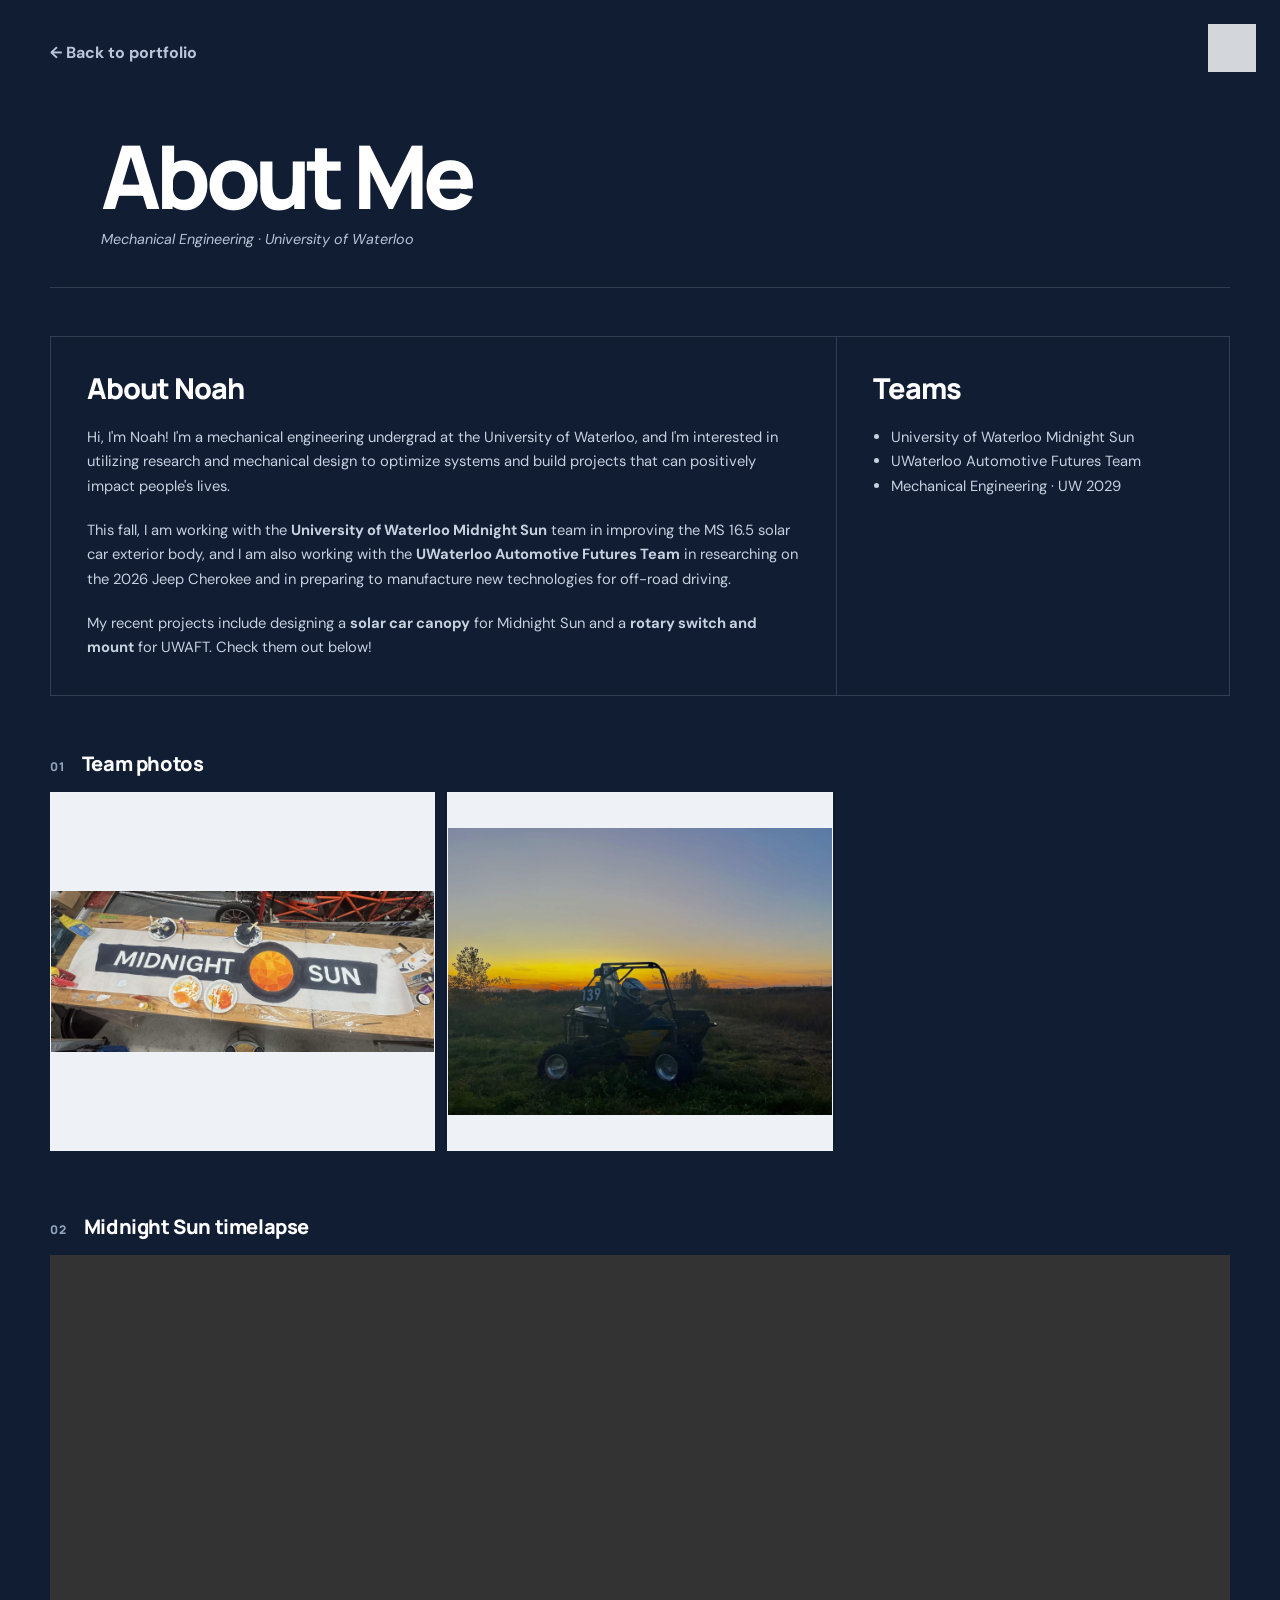
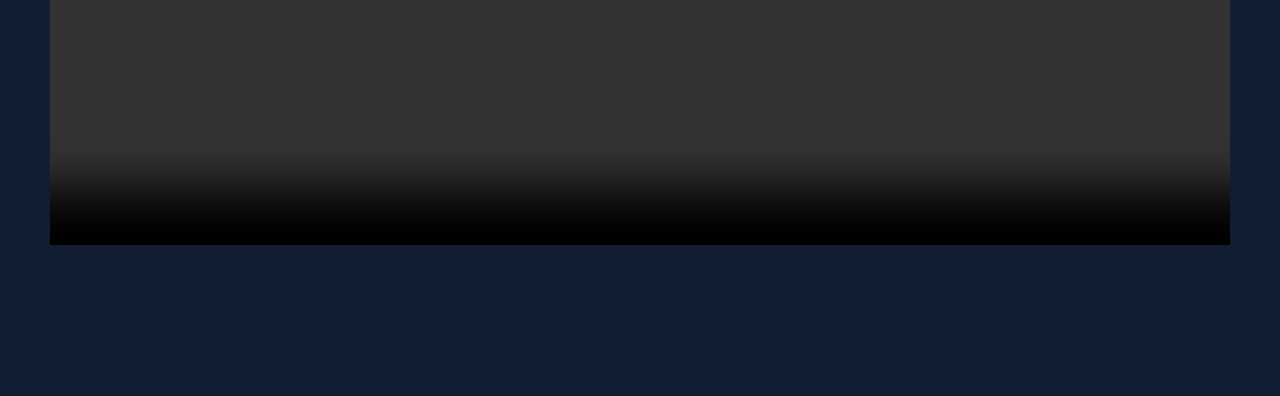
==== about.html @ 979a5e4d "Add project previews and About Me page Co-authored-by: Copilot <223556219+Copilot@users.noreply.gith" ====
<!doctype html>
<html lang="en">
<head>
  <meta charset="utf-8">
  <meta name="viewport" content="width=device-width, initial-scale=1">
  <title>About Me | Noah Mok</title>
  <link rel="preconnect" href="https://fonts.googleapis.com">
  <link rel="preconnect" href="https://fonts.gstatic.com" crossorigin>
  <link href="https://fonts.googleapis.com/css2?family=DM+Sans:wght@400;500;600;700&family=Manrope:wght@600;700;800&display=swap" rel="stylesheet">
  <script>(function(){var t=null;try{t=localStorage.getItem("theme")}catch(e){}document.documentElement.setAttribute("data-theme",t||"light")})();</script>
  <link rel="stylesheet" href="style.css">
  <script src="script.js" defer></script>
</head>
<body>
  <button type="button" id="theme-toggle" class="theme-toggle" aria-label="Switch to dark mode" aria-pressed="false"><span aria-hidden="true">◐</span></button>
  <main class="project-page">
    <a class="back-link" href="index.html">← Back to portfolio</a>
    <article class="project-article">
      <header class="project-header">
        <h1>About Me</h1>
        <p class="institution">Mechanical Engineering · University of Waterloo</p>
      </header>

      <section class="project-details" style="margin-top: 3rem;">
        <div class="detail-block" style="grid-column: span 2;">
          <h2>About Noah</h2>
          <p>Hi, I'm Noah! I'm a mechanical engineering undergrad at the University of Waterloo, and I'm interested in utilizing research and mechanical design to optimize systems and build projects that can positively impact people's lives.</p>
          <p>This fall, I am working with the <strong>University of Waterloo Midnight Sun</strong> team in improving the MS 16.5 solar car exterior body, and I am also working with the <strong>UWaterloo Automotive Futures Team</strong> in researching on the 2026 Jeep Cherokee and in preparing to manufacture new technologies for off-road driving.</p>
          <p>My recent projects include designing a <strong>solar car canopy</strong> for Midnight Sun and a <strong>rotary switch and mount</strong> for UWAFT. Check them out below!</p>
        </div>
        <div class="detail-block">
          <h2>Teams</h2>
          <ul>
            <li>University of Waterloo Midnight Sun</li>
            <li>UWaterloo Automotive Futures Team</li>
            <li>Mechanical Engineering · UW 2029</li>
          </ul>
        </div>
      </section>

      <section class="prototype-section" style="margin-top: 3.5rem;">
        <h2 class="project-section-heading"><span>01</span>Team photos</h2>
        <div class="prototype-grid">
          <img src="assets/midnight-sun.png" alt="Midnight Sun team banner project">
          <img src="assets/baja.png" alt="Baja vehicle at sunset">
        </div>
      </section>

      <section class="prototype-section">
        <h2 class="project-section-heading"><span>02</span>Midnight Sun timelapse</h2>
        <video controls playsinline preload="metadata" style="width:100%; max-height:720px; object-fit:contain; background:#edf1f5;">
          <source src="assets/midnight-sun-timelapse.mp4" type="video/mp4">
          <source src="assets/midnight-sun-timelapse.mov" type="video/quicktime">
        </video>
      </section>
    </article>
  </main>
</body>
</html>
---- style.css ----
:root {
  --bg: #f2f4f7;
  --surface: rgba(255, 255, 255, 0.82);
  --surface-strong: #fff;
  --ink: #15171b;
  --muted: #697080;
  --line: rgba(21, 23, 27, 0.16);
  --purple: #7557b8;
  --purple-soft: #ede8f7;
  --font-body: "DM Sans", system-ui, sans-serif;
  --font-heading: "Manrope", "DM Sans", system-ui, sans-serif;
}

:root[data-theme="dark"] {
  --bg: #111218;
  --surface: rgba(27, 29, 38, 0.88);
  --surface-strong: #1b1d26;
  --ink: #f1f2f5;
  --muted: #afb4c2;
  --line: rgba(241, 242, 245, 0.18);
  --purple: #a58bd9;
  --purple-soft: #302941;
}

* { box-sizing: border-box; }

html { scroll-behavior: smooth; }

body {
  margin: 0;
  min-height: 100vh;
  color: var(--ink);
  font: 400 1rem/1.6 var(--font-body);
  background:
    linear-gradient(rgba(242, 244, 247, 0.82), rgba(242, 244, 247, 0.82)),
    url("assets/sticky_tab_banner.jpg") center top / cover fixed no-repeat;
  transition: color 220ms ease, background 220ms ease;
}

:root[data-theme="dark"] body {
  background:
    linear-gradient(rgba(17, 18, 24, 0.88), rgba(17, 18, 24, 0.88)),
    url("assets/sticky_tab_banner.jpg") center top / cover fixed no-repeat;
}

body:has(.project-page) {
  background: #101d33;
  color: #edf2fa;
}

a { color: inherit; }

:focus-visible {
  outline: 3px solid var(--purple);
  outline-offset: 4px;
}

.theme-toggle {
  position: absolute;
  top: 1.5rem;
  right: 1.5rem;
  z-index: 10;
  display: grid;
  width: 3rem;
  height: 3rem;
  padding: 0;
  place-items: center;
  border: 1px solid var(--line);
  border-radius: 50%;
  background: var(--surface);
  color: var(--ink);
  font-size: 1.35rem;
  cursor: pointer;
  backdrop-filter: blur(10px);
  transition: transform 180ms ease, background 180ms ease;
}

.theme-toggle:hover { transform: rotate(-18deg) scale(1.05); }

main {
  width: min(1120px, calc(100% - 3rem));
  margin: 0 auto;
  padding: 5.5rem 0 6rem;
}

.hero {
  min-height: 43vh;
  display: flex;
  flex-direction: column;
  align-items: center;
  justify-content: center;
  text-align: center;
}

.profile-photo {
  width: clamp(150px, 18vw, 220px);
  height: clamp(150px, 18vw, 220px);
  border: 5px solid var(--surface-strong);
  border-radius: 50%;
  object-fit: cover;
  box-shadow: 0 18px 45px rgba(20, 22, 30, 0.18);
}

.hero h1 {
  margin: 1.5rem 0 1.25rem;
  font: 800 clamp(2rem, 5vw, 4.2rem)/1.12 var(--font-heading);
  letter-spacing: -0.045em;
}

.hero h1 span {
  display: block;
  margin-top: 0.25rem;
  color: var(--muted);
  font-size: 0.46em;
  line-height: 1.35;
  letter-spacing: -0.02em;
}

.social-links {
  display: flex;
  align-items: center;
  justify-content: center;
  gap: 0.75rem;
}

.social-links a {
  display: grid;
  width: 3rem;
  height: 3rem;
  place-items: center;
  border: 1px solid var(--line);
  border-radius: 50%;
  background: var(--surface);
  text-decoration: none;
  transition: transform 180ms ease, background 180ms ease, color 180ms ease;
}

.social-links a:hover {
  transform: translateY(-3px);
  background: var(--purple);
  color: #fff;
}

.social-links svg {
  width: 1.35rem;
  height: 1.35rem;
  fill: currentColor;
}

.social-links .resume-link {
  width: auto;
  grid-auto-flow: column;
  gap: 0.45rem;
  padding: 0 1rem;
  border-radius: 999px;
  font-weight: 700;
}

.projects { padding-top: 4rem; }

.about-card {
  position: relative;
  min-height: 112px;
  display: flex;
  align-items: end;
  justify-content: space-between;
  margin: 4rem 0 0;
  padding: 1.5rem;
  border: 1px solid var(--line);
  background: var(--surface);
  text-decoration: none;
  backdrop-filter: blur(8px);
  transition: background 300ms ease, color 300ms ease, transform 300ms ease;
}

.about-card h2 {
  margin: 0;
  font: 800 clamp(1.6rem, 3vw, 2.5rem)/1 var(--font-heading);
  letter-spacing: -0.04em;
}

.about-card em {
  color: var(--muted);
  font-size: 0.82rem;
  transition: color 300ms ease;
}

.about-arrow { font-size: 1.8rem; }

.about-card:hover {
  background: var(--purple);
  color: #fff;
  transform: translateY(-4px);
  box-shadow: 0 18px 36px rgba(117, 87, 184, 0.22);
}

.about-card:hover em { color: rgba(255, 255, 255, 0.82); }

.section-heading {
  display: flex;
  align-items: end;
  justify-content: space-between;
  margin-bottom: 1.25rem;
  border-bottom: 1px solid var(--line);
}

.section-heading p {
  margin: 0 0 0.55rem;
  color: var(--muted);
  font-size: 0.78rem;
  letter-spacing: 0.16em;
  text-transform: uppercase;
}

.section-heading h2 {
  margin: 0;
  font: italic 400 clamp(2rem, 4vw, 3.3rem)/1 var(--font-heading);
  letter-spacing: -0.04em;
}

.project-grid {
  display: grid;
  grid-template-columns: repeat(3, minmax(0, 1fr));
  border-top: 1px solid var(--line);
  border-left: 1px solid var(--line);
}

.project-card {
  position: relative;
  min-height: 250px;
  display: flex;
  flex-direction: column;
  justify-content: flex-end;
  padding: 1.6rem;
  border-right: 1px solid var(--line);
  border-bottom: 1px solid var(--line);
  background: var(--surface);
  text-decoration: none;
  transition: background 300ms ease, color 300ms ease, transform 300ms ease;
  backdrop-filter: blur(8px);
}

.project-preview {
  position: absolute;
  top: 0;
  left: 0;
  width: 100%;
  height: calc(100% - 95px);
  object-fit: contain;
  background: #edf1f5;
  transition: filter 300ms ease, transform 300ms ease;
}

.project-card:hover .project-preview {
  filter: grayscale(100%) opacity(0.18);
  transform: scale(1.025);
}

.project-card:hover {
  z-index: 1;
  background: var(--purple);
  color: #fff;
  transform: translateY(-4px);
  box-shadow: 0 18px 36px rgba(117, 87, 184, 0.22);
}

.project-card h3 {
  max-width: 12rem;
  margin: 0 0 0.35rem;
  font: 800 clamp(1.25rem, 2vw, 1.65rem)/1.12 var(--font-heading);
  letter-spacing: -0.035em;
}

.project-card em {
  color: var(--muted);
  font-size: 0.82rem;
  transition: color 300ms ease;
}

.project-card:hover em { color: rgba(255, 255, 255, 0.82); }

.project-number {
  position: absolute;
  top: 1.25rem;
  left: 1.25rem;
  color: var(--muted);
  font-size: 0.72rem;
  letter-spacing: 0.12em;
  transition: color 300ms ease;
}

.project-card:hover .project-number { color: rgba(255, 255, 255, 0.75); }

/* Project subpages */
.project-page {
  width: min(1180px, calc(100% - 2rem));
  margin: 0 auto;
  padding: 2.5rem 0 5rem;
}

.back-link {
  display: inline-block;
  margin-bottom: 2rem;
  color: #bac5d8;
  text-decoration: none;
  font-weight: 700;
}

.back-link:hover { color: #fff; }

.project-article {
  border: 0;
  background: transparent;
}

.project-header {
  min-height: 190px;
  display: flex;
  flex-direction: column;
  justify-content: end;
  padding: 2.25rem clamp(1.25rem, 4vw, 3.5rem);
  border-bottom: 1px solid rgba(255, 255, 255, 0.14);
}

.project-header h1 {
  margin: 0;
  color: #fff;
  font: 800 clamp(2.5rem, 7vw, 5.5rem)/0.95 var(--font-heading);
  letter-spacing: -0.06em;
}

.project-header .institution {
  margin: 0.7rem 0 0;
  color: #b9c4d6;
  font-size: 0.9rem;
  font-style: italic;
}

.project-cad {
  margin: 3.5rem 0;
  border: 1px solid rgba(255, 255, 255, 0.16);
  background: #dfe5eb;
  overflow: hidden;
}

.project-cad-heading {
  display: flex;
  align-items: center;
  justify-content: space-between;
  padding: 0.75rem 1rem;
  border-bottom: 1px solid rgba(15, 27, 48, 0.16);
  color: #17243a;
  font-size: 0.78rem;
  letter-spacing: 0.11em;
  text-transform: uppercase;
}

.cad-viewport {
  width: 100%;
  height: clamp(420px, 58vw, 680px);
  overflow: hidden;
  cursor: grab;
  touch-action: none;
  background:
    linear-gradient(rgba(24, 43, 72, 0.08) 1px, transparent 1px),
    linear-gradient(90deg, rgba(24, 43, 72, 0.08) 1px, transparent 1px),
    #edf1f5;
  background-size: 32px 32px;
}

.cad-viewport:active { cursor: grabbing; }

.cad-viewport img {
  width: 100%;
  height: 100%;
  object-fit: contain;
  transform-origin: center;
  user-select: none;
  pointer-events: none;
  transition: transform 80ms linear;
}

.prototype-section { margin: 0 0 4rem; }

.project-section-heading {
  display: flex;
  align-items: baseline;
  gap: 1rem;
  margin: 0 0 1rem;
  color: #fff;
  font: 800 1.25rem/1.2 var(--font-heading);
  letter-spacing: -0.02em;
}

.project-section-heading span {
  color: #93a3bc;
  font-size: 0.75rem;
  letter-spacing: 0.12em;
}

.prototype-grid {
  display: grid;
  grid-template-columns: repeat(3, minmax(0, 1fr));
  gap: 0.75rem;
}

.prototype-grid img {
  width: 100%;
  height: clamp(220px, 28vw, 380px);
  object-fit: contain;
  background: #eef1f5;
  border: 1px solid rgba(255, 255, 255, 0.14);
}

.project-details {
  display: grid;
  grid-template-columns: repeat(3, minmax(0, 1fr));
  gap: 0;
  border-top: 1px solid rgba(255, 255, 255, 0.14);
  border-left: 1px solid rgba(255, 255, 255, 0.14);
  color: #edf2fa;
}

.detail-block {
  min-height: 260px;
  padding: clamp(1.25rem, 3vw, 2.25rem);
  border-right: 1px solid rgba(255, 255, 255, 0.14);
  border-bottom: 1px solid rgba(255, 255, 255, 0.14);
}

.detail-block h2 {
  margin: 0;
  color: #fff;
  font: 800 clamp(1.25rem, 2.3vw, 1.8rem)/1.1 var(--font-heading);
  letter-spacing: -0.035em;
}

.detail-block p,
.detail-block li {
  color: #c7d0df;
  font-size: 0.92rem;
  line-height: 1.65;
}

.detail-block p { margin: 1.25rem 0 0; }
.detail-block ul, .detail-block ol { margin: 1.25rem 0 0; padding-left: 1.1rem; }

.project-actions { display: flex; flex-wrap: wrap; gap: 0.75rem; margin-top: 1.5rem; }

.cad-actions {
  margin: 0;
  padding: 0.8rem 1rem;
  background: #edf1f5;
}

.project-actions a {
  display: inline-block;
  padding: 0.7rem 1rem;
  border: 1px solid var(--line);
  border-radius: 999px;
  background: var(--purple);
  color: #fff;
  text-decoration: none;
  font-weight: 700;
}

@media (max-width: 760px) {
  main { width: min(100% - 2rem, 1120px); padding-top: 4.5rem; }
  .theme-toggle { top: 1rem; right: 1rem; }
  .hero { min-height: 48vh; }
  .project-grid { grid-template-columns: repeat(2, minmax(0, 1fr)); }
  .project-card { min-height: 220px; }
  .section-heading h2 { font-size: 2rem; }
  .project-page { width: min(100% - 1.5rem, 1180px); }
  .project-details { grid-template-columns: 1fr; }
  .prototype-grid { grid-template-columns: repeat(2, minmax(0, 1fr)); }
  .detail-block { min-height: 0; }
  .project-cad { margin: 2.25rem 0; }
  .cad-viewport { height: 420px; }
}

@media (max-width: 500px) {
  .project-grid { grid-template-columns: 1fr; }
  .project-card { min-height: 180px; }
  .social-links { gap: 0.5rem; }
  .hero h1 { font-size: 2.25rem; }
  .section-heading { align-items: start; flex-direction: column; }
  .section-heading p { margin-bottom: 0.25rem; }
  .prototype-grid { grid-template-columns: 1fr; }
  .prototype-grid img { height: 260px; }
  .project-cad-heading span:last-child { display: none; }
  .cad-viewport { height: 330px; }
}

@media (prefers-reduced-motion: reduce) {
  html { scroll-behavior: auto; }
  .project-card, .social-links a, .theme-toggle { transition: none; }
}
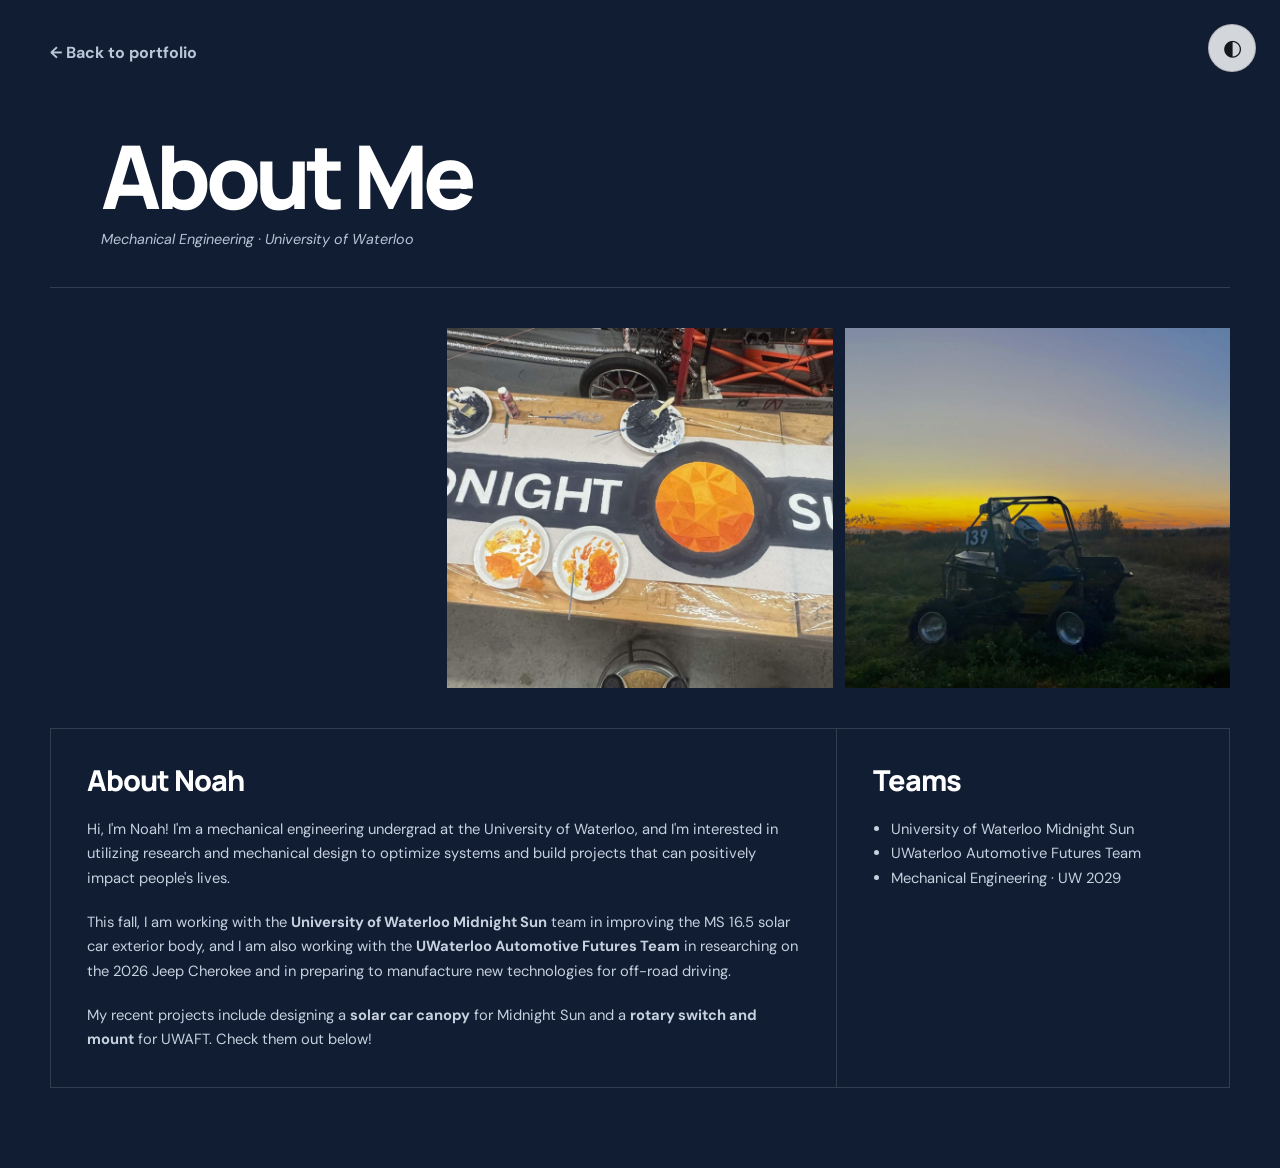
==== commit 52d0d1e7: "Add CAD download icons and About media row Co-authored-by: Copilot <223556219+Copilot@users.noreply." ====
--- a/about.html
+++ b/about.html
@@ -21,7 +21,16 @@
         <p class="institution">Mechanical Engineering · University of Waterloo</p>
       </header>
 
-      <section class="project-details" style="margin-top: 3rem;">
+      <section class="about-media" aria-label="About Me media">
+        <video autoplay muted loop playsinline preload="auto" aria-label="Midnight Sun timelapse">
+          <source src="assets/midnight-sun-timelapse.mp4" type="video/mp4">
+          <source src="assets/midnight-sun-timelapse.mov" type="video/quicktime">
+        </video>
+        <img src="assets/midnight-sun.png" alt="Midnight Sun team banner project">
+        <img src="assets/baja.png" alt="Baja vehicle at sunset">
+      </section>
+
+      <section class="project-details" style="margin-top: 2.5rem;">
         <div class="detail-block" style="grid-column: span 2;">
           <h2>About Noah</h2>
           <p>Hi, I'm Noah! I'm a mechanical engineering undergrad at the University of Waterloo, and I'm interested in utilizing research and mechanical design to optimize systems and build projects that can positively impact people's lives.</p>
@@ -38,21 +47,6 @@
         </div>
       </section>
 
-      <section class="prototype-section" style="margin-top: 3.5rem;">
-        <h2 class="project-section-heading"><span>01</span>Team photos</h2>
-        <div class="prototype-grid">
-          <img src="assets/midnight-sun.png" alt="Midnight Sun team banner project">
-          <img src="assets/baja.png" alt="Baja vehicle at sunset">
-        </div>
-      </section>
-
-      <section class="prototype-section">
-        <h2 class="project-section-heading"><span>02</span>Midnight Sun timelapse</h2>
-        <video controls playsinline preload="metadata" style="width:100%; max-height:720px; object-fit:contain; background:#edf1f5;">
-          <source src="assets/midnight-sun-timelapse.mp4" type="video/mp4">
-          <source src="assets/midnight-sun-timelapse.mov" type="video/quicktime">
-        </video>
-      </section>
     </article>
   </main>
 </body>
--- a/style.css
+++ b/style.css
@@ -173,6 +173,20 @@
   transition: background 300ms ease, color 300ms ease, transform 300ms ease;
 }
 
+.about-card .project-number {
+  position: static;
+  align-self: flex-start;
+  margin-right: 1.25rem;
+  padding-top: 0.15rem;
+  color: var(--muted);
+}
+
+.about-card > div {
+  flex: 1;
+  min-width: 0;
+  padding-bottom: 0.1rem;
+}
+
 .about-card h2 {
   margin: 0;
   font: 800 clamp(1.6rem, 3vw, 2.5rem)/1 var(--font-heading);
@@ -227,11 +241,11 @@
 
 .project-card {
   position: relative;
-  min-height: 250px;
+  min-height: 320px;
   display: flex;
   flex-direction: column;
   justify-content: flex-end;
-  padding: 1.6rem;
+  padding: 0;
   border-right: 1px solid var(--line);
   border-bottom: 1px solid var(--line);
   background: var(--surface);
@@ -240,15 +254,53 @@
   backdrop-filter: blur(8px);
 }
 
+.project-card h3,
+.project-card em,
+.project-card .project-number {
+  position: relative;
+  z-index: 2;
+}
+
+.project-card h3,
+.project-card em {
+  width: 100%;
+  margin: 0;
+  padding: 0;
+  background: transparent;
+  backdrop-filter: none;
+  text-shadow: none;
+}
+
+:root[data-theme="dark"] .project-card h3,
+:root[data-theme="dark"] .project-card em {
+  background: transparent;
+}
+
 .project-preview {
-  position: absolute;
-  top: 0;
-  left: 0;
-  width: 100%;
-  height: calc(100% - 95px);
+  position: relative;
+  flex: 0 0 210px;
+  width: 100%;
+  height: 210px;
+  margin: 0;
+  padding: 1.25rem 1.25rem 0.75rem;
   object-fit: contain;
-  background: #edf1f5;
+  background: transparent;
   transition: filter 300ms ease, transform 300ms ease;
+}
+
+.project-card h3 {
+  min-height: 2.25em;
+  max-height: 2.25em;
+  padding: 0 1.25rem;
+  display: flex;
+  align-items: flex-start;
+  overflow: hidden;
+  line-height: 1.12;
+}
+
+.project-card em {
+  min-height: 3rem;
+  padding: 0.35rem 1.25rem 1.25rem;
 }
 
 .project-card:hover .project-preview {
@@ -338,8 +390,8 @@
 
 .project-cad {
   margin: 3.5rem 0;
-  border: 1px solid rgba(255, 255, 255, 0.16);
-  background: #dfe5eb;
+  border: 0;
+  background: transparent;
   overflow: hidden;
 }
 
@@ -348,11 +400,60 @@
   align-items: center;
   justify-content: space-between;
   padding: 0.75rem 1rem;
-  border-bottom: 1px solid rgba(15, 27, 48, 0.16);
+  border-bottom: 0;
   color: #17243a;
   font-size: 0.78rem;
   letter-spacing: 0.11em;
   text-transform: uppercase;
+}
+
+.cad-title {
+  display: inline-flex;
+  align-items: center;
+  gap: 0.55rem;
+}
+
+.cad-download {
+  display: inline-grid;
+  width: 2rem;
+  height: 2rem;
+  place-items: center;
+  border: 1px solid currentColor;
+  border-radius: 50%;
+  color: inherit;
+  text-decoration: none;
+  transition: background 180ms ease, color 180ms ease, transform 180ms ease;
+}
+
+.cad-download svg {
+  width: 1.15rem;
+  height: 1.15rem;
+  fill: currentColor;
+}
+
+.cad-download:hover {
+  background: #3978d4;
+  border-color: #3978d4;
+  color: #fff;
+  transform: translateY(-2px);
+}
+
+.about-media {
+  display: grid;
+  grid-template-columns: repeat(3, minmax(0, 1fr));
+  gap: 0.75rem;
+  margin-top: 2.5rem;
+}
+
+.about-media video,
+.about-media img {
+  display: block;
+  width: 100%;
+  height: 360px;
+  border: 0;
+  border-radius: 0;
+  background: transparent;
+  object-fit: cover;
 }
 
 .cad-viewport {
@@ -408,8 +509,8 @@
   width: 100%;
   height: clamp(220px, 28vw, 380px);
   object-fit: contain;
-  background: #eef1f5;
-  border: 1px solid rgba(255, 255, 255, 0.14);
+  background: transparent;
+  border: 0;
 }
 
 .project-details {
@@ -450,7 +551,98 @@
 .cad-actions {
   margin: 0;
   padding: 0.8rem 1rem;
+  background: transparent;
+}
+
+.project-cad model-viewer {
+  display: block;
+  width: 100%;
+  height: clamp(420px, 58vw, 680px);
   background: #edf1f5;
+  --poster-color: transparent;
+}
+
+:root[data-theme="dark"] .project-cad model-viewer {
+  background: #101d33;
+}
+
+:root[data-theme="dark"] .project-cad-heading {
+  border-bottom: 1px solid rgba(255, 255, 255, 0.12);
+  color: #bac5d8;
+  background: #101d33;
+}
+
+:root[data-theme="light"] .project-cad-heading {
+  border-bottom: 1px solid rgba(16, 29, 51, 0.12);
+  color: #17243a;
+  background: #edf1f5;
+}
+
+.prototype-grid img {
+  background: transparent;
+  border: 0;
+  mix-blend-mode: normal;
+}
+
+.mount-select,
+.cad-actions a {
+  appearance: none;
+  border: 1px solid #17243a;
+  border-radius: 999px;
+  background: #edf1f5;
+  color: #17243a;
+  font: 700 0.88rem var(--font-body);
+  padding: 0.7rem 1rem;
+  cursor: pointer;
+  text-decoration: none;
+}
+
+:root[data-theme="dark"] .mount-select,
+:root[data-theme="dark"] .cad-actions a {
+  border-color: #cbd4e2;
+  background: #edf1f5;
+  color: #17243a;
+}
+
+.mount-select {
+  border: 2px solid #3978d4;
+  background: #3978d4;
+  color: #fff;
+  box-shadow: 0 4px 12px rgba(57, 120, 212, 0.28);
+}
+
+.mount-select:hover {
+  transform: translateY(-2px);
+  filter: brightness(1.08);
+}
+
+.mount-select.active {
+  border: 2px solid #fff;
+  background: #7557b8;
+  color: #fff;
+  box-shadow: 0 0 0 3px #7557b8, 0 4px 14px rgba(117, 87, 184, 0.45);
+  transform: translateY(-2px);
+  font-weight: 800;
+}
+
+.view-counter {
+  width: 100%;
+  margin: 0;
+  padding: 1.5rem;
+  border-top: 1px solid var(--line);
+  color: var(--muted);
+  text-align: center;
+  font-size: 0.82rem;
+  letter-spacing: 0.08em;
+  text-transform: uppercase;
+}
+
+.viewer-loading {
+  border: 0;
+  background: rgba(237, 241, 245, 0.9);
+  color: #17243a;
+  padding: 0.5rem 0.8rem;
+  border-radius: 999px;
 }
 
 .project-actions a {
@@ -477,6 +669,10 @@
   .detail-block { min-height: 0; }
   .project-cad { margin: 2.25rem 0; }
   .cad-viewport { height: 420px; }
+  .about-media { grid-template-columns: 1fr 1fr; }
+  .about-media video { grid-column: 1 / -1; }
+  .about-media video,
+  .about-media img { height: 300px; }
 }
 
 @media (max-width: 500px) {
@@ -490,6 +686,10 @@
   .prototype-grid img { height: 260px; }
   .project-cad-heading span:last-child { display: none; }
   .cad-viewport { height: 330px; }
+  .about-media { grid-template-columns: 1fr; }
+  .about-media video { grid-column: auto; }
+  .about-media video,
+  .about-media img { height: 260px; }
 }
 
 @media (prefers-reduced-motion: reduce) {
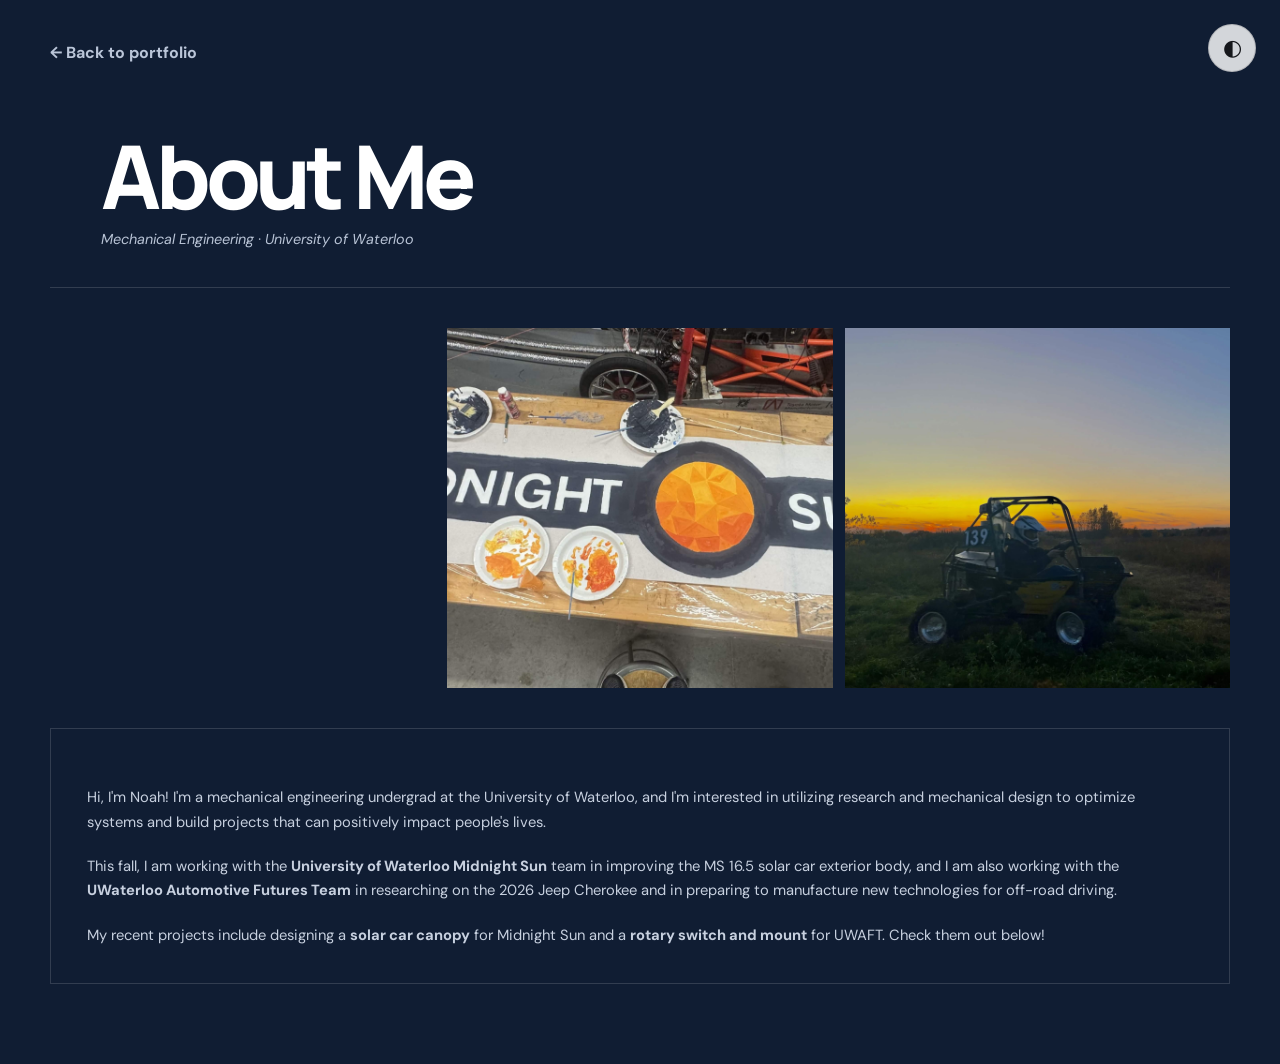
==== commit 379ef154: "Simplify About Me biography section Co-authored-by: Copilot <223556219+Copilot@users.noreply.github." ====
--- a/about.html
+++ b/about.html
@@ -31,19 +31,10 @@
       </section>
 
       <section class="project-details" style="margin-top: 2.5rem;">
-        <div class="detail-block" style="grid-column: span 2;">
-          <h2>About Noah</h2>
+        <div class="detail-block about-bio">
           <p>Hi, I'm Noah! I'm a mechanical engineering undergrad at the University of Waterloo, and I'm interested in utilizing research and mechanical design to optimize systems and build projects that can positively impact people's lives.</p>
           <p>This fall, I am working with the <strong>University of Waterloo Midnight Sun</strong> team in improving the MS 16.5 solar car exterior body, and I am also working with the <strong>UWaterloo Automotive Futures Team</strong> in researching on the 2026 Jeep Cherokee and in preparing to manufacture new technologies for off-road driving.</p>
           <p>My recent projects include designing a <strong>solar car canopy</strong> for Midnight Sun and a <strong>rotary switch and mount</strong> for UWAFT. Check them out below!</p>
-        </div>
-        <div class="detail-block">
-          <h2>Teams</h2>
-          <ul>
-            <li>University of Waterloo Midnight Sun</li>
-            <li>UWaterloo Automotive Futures Team</li>
-            <li>Mechanical Engineering · UW 2029</li>
-          </ul>
         </div>
       </section>
 
--- a/style.css
+++ b/style.css
@@ -289,13 +289,21 @@
 }
 
 .project-card h3 {
-  min-height: 2.25em;
-  max-height: 2.25em;
+  min-height: 1.25em;
+  max-height: 1.25em;
   padding: 0 1.25rem;
   display: flex;
   align-items: flex-start;
   overflow: hidden;
   line-height: 1.12;
+  white-space: nowrap;
+  font-size: clamp(0.95rem, 1.45vw, 1.35rem);
+}
+
+.project-card em {
+  white-space: nowrap;
+  overflow: hidden;
+  text-overflow: ellipsis;
 }
 
 .project-card em {
@@ -545,6 +553,15 @@
 
 .detail-block p { margin: 1.25rem 0 0; }
 .detail-block ul, .detail-block ol { margin: 1.25rem 0 0; padding-left: 1.1rem; }
+
+.project-details:has(.about-bio) {
+  grid-template-columns: 1fr;
+}
+
+.about-bio {
+  min-height: 0;
+  grid-column: 1 / -1;
+}
 
 .project-actions { display: flex; flex-wrap: wrap; gap: 0.75rem; margin-top: 1.5rem; }
 
